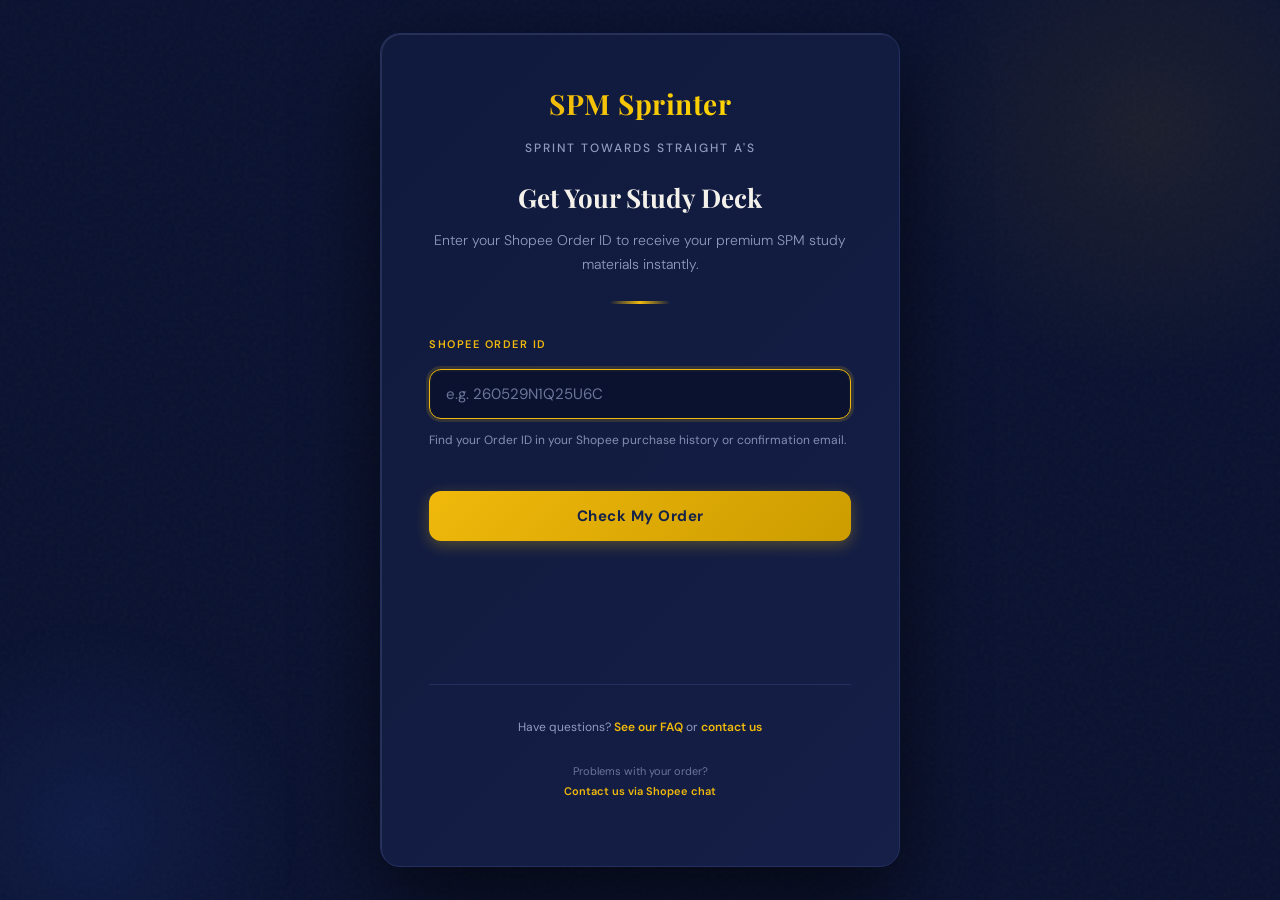
==== index.html @ 293d3f5a "Initial SPM Sprinter project setup with UI/UX redesign - Enhanced landing page with premium navy/gol" ====
<!DOCTYPE html>
<html lang="en">
<head>
  <meta charset="UTF-8">
  <meta name="viewport" content="width=device-width, initial-scale=1.0">
  <meta name="description" content="SPM Sprinter — Get your premium study deck instantly. Sprint towards straight A's with expertly curated materials.">
  <title>SPM Sprinter — Get Your Study Deck</title>
  <link href="https://fonts.googleapis.com/css2?family=Playfair+Display:wght@400;700&family=DM+Sans:wght@300;400;500;700&display=swap" rel="stylesheet">
  <link rel="stylesheet" href="styles.css">
</head>
<body>
  <div class="glow glow-primary"></div>
  <div class="glow glow-secondary"></div>

  <main class="container">
    <div class="card">
      <div class="logo-section">
        <img src="logo.png" alt="SPM Sprinter Logo" class="logo-image" onerror="this.style.display='none'" />
        <h1 class="brand-title">SPM Sprinter</h1>
        <p class="brand-tagline">Sprint Towards Straight A's</p>
      </div>

      <h2 class="page-title">Get Your Study Deck</h2>
      <p class="page-subtitle">Enter your Shopee Order ID to receive your premium SPM study materials instantly.</p>
      <div class="divider"></div>

      <div id="app" class="app-container"></div>

      <footer class="card-footer">
        <p>Have questions? <a href="faq.html" class="footer-link">See our FAQ</a> or <a href="contact.html" class="footer-link">contact us</a></p>
        <p class="footer-support">Problems with your order?<br>
        <a href="https://shopee.com.my/spmsprinter" target="_blank" rel="noopener" class="footer-link">Contact us via Shopee chat</a></p>
      </footer>
    </div>
  </main>

  <script src="script.js"></script>
  <script>
    // Initialize app on page load
    document.addEventListener('DOMContentLoaded', () => {
      stepOrderId();
    });
  </script>
</body>
</html>
---- styles.css ----
/* ══════════════════════════════════════════════════════════════
   SPM SPRINTER — Enhanced UI/UX Stylesheet
   ═════════════════════════════════════════════════════════════ */

:root {
  /* Brand Colors */
  --primary-dark: #0a1230;
  --primary-navy: #14224a;
  --secondary-navy: #1a2d5a;
  --accent-gold: #f0b90b;
  --accent-gold-dark: #cc9c00;
  --accent-gold-light: #ffd700;

  /* Neutrals */
  --text-primary: #f3f1ea;
  --text-secondary: #8f9bc0;
  --text-muted: #6b7599;
  --surface: #101a3d;
  --surface-light: #151f47;
  --border: #23305f;
  --border-light: #2a3a6f;

  /* Status Colors */
  --success: #4caf7d;
  --error: #e05c5c;
  --warning: #f0a500;
  --info: #3b9ef6;

  /* Spacing */
  --spacing-xs: 6px;
  --spacing-sm: 12px;
  --spacing-md: 16px;
  --spacing-lg: 24px;
  --spacing-xl: 32px;
  --spacing-2xl: 48px;

  /* Border Radius */
  --radius-sm: 8px;
  --radius-md: 12px;
  --radius-lg: 20px;

  /* Typography */
  --font-serif: 'Playfair Display', serif;
  --font-sans: 'DM Sans', sans-serif;
}

/* ──────────────────── RESET & BASE ─────────────────────── */
* {
  margin: 0;
  padding: 0;
  box-sizing: border-box;
}

html {
  scroll-behavior: smooth;
}

body {
  background: var(--primary-dark);
  color: var(--text-primary);
  font-family: var(--font-sans);
  font-size: 15px;
  line-height: 1.6;
  min-height: 100vh;
  display: flex;
  flex-direction: column;
  align-items: center;
  justify-content: center;
  padding: var(--spacing-lg);
  overflow-x: hidden;
  position: relative;
}

body::before {
  content: '';
  position: fixed;
  inset: 0;
  background-image: url("data:image/svg+xml,%3Csvg viewBox='0 0 256 256' xmlns='http://www.w3.org/2000/svg'%3E%3Cfilter id='noise'%3E%3CfeTurbulence type='fractalNoise' baseFrequency='0.9' numOctaves='4' stitchTiles='stitch'/%3E%3C/filter%3E%3Crect width='100%25' height='100%25' filter='url(%23noise)' opacity='0.03'/%3E%3C/svg%3E");
  pointer-events: none;
  z-index: 0;
}

/* ──────────────────── GLOWS & EFFECTS ─────────────────────── */
.glow {
  position: fixed;
  border-radius: 50%;
  pointer-events: none;
  z-index: 0;
  opacity: 0.6;
}

.glow-primary {
  width: 500px;
  height: 500px;
  top: -120px;
  right: -120px;
  background: radial-gradient(circle, rgba(240, 185, 11, 0.12) 0%, transparent 70%);
  animation: float 8s ease-in-out infinite;
}

.glow-secondary {
  width: 420px;
  height: 420px;
  bottom: -140px;
  left: -120px;
  background: radial-gradient(circle, rgba(33, 60, 140, 0.4) 0%, transparent 70%);
  animation: float-reverse 10s ease-in-out infinite;
}

@keyframes float {
  0%, 100% { transform: translate(0, 0); }
  50% { transform: translate(30px, -30px); }
}

@keyframes float-reverse {
  0%, 100% { transform: translate(0, 0); }
  50% { transform: translate(-30px, 30px); }
}

/* ──────────────────── LAYOUT ─────────────────────── */
.container {
  position: relative;
  z-index: 1;
  width: 100%;
  display: flex;
  justify-content: center;
}

.card {
  background: linear-gradient(135deg, var(--surface) 0%, var(--surface-light) 100%);
  border: 1px solid var(--border);
  border-radius: var(--radius-lg);
  padding: var(--spacing-2xl);
  width: 100%;
  max-width: 520px;
  box-shadow:
    0 32px 80px rgba(0, 0, 0, 0.6),
    inset 1px 1px 0 rgba(255, 255, 255, 0.1);
  animation: slideUp 0.6s ease-out;
  backdrop-filter: blur(10px);
}

@keyframes slideUp {
  from {
    opacity: 0;
    transform: translateY(20px);
  }
  to {
    opacity: 1;
    transform: translateY(0);
  }
}

/* ──────────────────── HEADER ─────────────────────── */
.logo-section {
  display: flex;
  flex-direction: column;
  align-items: center;
  margin-bottom: var(--spacing-lg);
  animation: fadeIn 0.8s ease-out;
}

.logo-image {
  width: 120px;
  height: auto;
  object-fit: contain;
  margin-bottom: var(--spacing-md);
  filter: drop-shadow(0 4px 12px rgba(240, 185, 11, 0.2));
  animation: slideDown 0.6s ease-out;
}

.brand-title {
  font-family: var(--font-serif);
  font-size: 28px;
  font-weight: 700;
  letter-spacing: 0.5px;
  margin-bottom: var(--spacing-xs);
  background: linear-gradient(135deg, var(--accent-gold), var(--accent-gold-light));
  -webkit-background-clip: text;
  -webkit-text-fill-color: transparent;
  background-clip: text;
}

.brand-tagline {
  font-size: 12px;
  font-weight: 500;
  letter-spacing: 2px;
  text-transform: uppercase;
  color: var(--text-secondary);
  margin-top: var(--spacing-xs);
}

.page-title {
  font-family: var(--font-serif);
  font-size: 26px;
  font-weight: 700;
  line-height: 1.2;
  margin-bottom: var(--spacing-md);
  text-align: center;
  color: var(--text-primary);
}

.page-subtitle {
  color: var(--text-secondary);
  font-size: 14px;
  font-weight: 300;
  text-align: center;
  margin-bottom: var(--spacing-lg);
  line-height: 1.7;
}

.divider {
  width: 60px;
  height: 3px;
  background: linear-gradient(90deg, transparent, var(--accent-gold), transparent);
  margin: var(--spacing-lg) auto var(--spacing-xl);
  border-radius: 2px;
  animation: expandWidth 0.8s ease-out;
}

@keyframes expandWidth {
  from { width: 0; }
  to { width: 60px; }
}

/* ──────────────────── FORM ELEMENTS ─────────────────────── */
.field {
  margin-bottom: var(--spacing-lg);
  animation: fadeIn 0.6s ease-out;
}

.lz-label {
  display: block;
  font-size: 11px;
  font-weight: 600;
  letter-spacing: 1.5px;
  text-transform: uppercase;
  color: var(--text-secondary);
  margin-bottom: var(--spacing-md);
  transition: color 0.3s ease;
}

.field:focus-within .lz-label {
  color: var(--accent-gold);
}

.lz-input {
  width: 100%;
  background: var(--primary-dark);
  border: 1.5px solid var(--border);
  border-radius: var(--radius-md);
  padding: 14px 16px;
  color: var(--text-primary);
  font-family: var(--font-sans);
  font-size: 15px;
  transition: all 0.3s cubic-bezier(0.4, 0, 0.2, 1);
  outline: none;
}

.lz-input::placeholder {
  color: var(--text-muted);
}

.lz-input:focus {
  border-color: var(--accent-gold);
  background: linear-gradient(135deg, var(--primary-dark) 0%, var(--primary-dark) 100%);
  box-shadow:
    0 0 0 3px rgba(240, 185, 11, 0.15),
    inset 0 1px 3px rgba(240, 185, 11, 0.1);
}

.lz-input.err {
  border-color: var(--error);
  box-shadow: 0 0 0 3px rgba(224, 92, 92, 0.1);
}

.lz-hint {
  color: var(--text-secondary);
  font-size: 12px;
  margin-top: var(--spacing-sm);
  line-height: 1.6;
  opacity: 0.9;
}

.lz-err-msg {
  display: none;
  color: var(--error);
  font-size: 12px;
  margin-top: var(--spacing-sm);
  font-weight: 500;
  animation: shake 0.4s ease-out;
}

.lz-err-msg.show {
  display: block;
}

@keyframes shake {
  0%, 100% { transform: translateX(0); }
  25% { transform: translateX(-8px); }
  75% { transform: translateX(8px); }
}

/* ──────────────────── BUTTONS ─────────────────────── */
.lz-btn {
  width: 100%;
  padding: 15px;
  background: linear-gradient(135deg, var(--accent-gold), var(--accent-gold-dark));
  color: var(--primary-navy);
  border: none;
  border-radius: var(--radius-md);
  font-family: var(--font-sans);
  font-size: 15px;
  font-weight: 700;
  cursor: pointer;
  margin-top: var(--spacing-md);
  transition: all 0.3s cubic-bezier(0.4, 0, 0.2, 1);
  box-shadow: 0 4px 15px rgba(240, 185, 11, 0.3);
  letter-spacing: 0.5px;
  position: relative;
  overflow: hidden;
}

.lz-btn::before {
  content: '';
  position: absolute;
  top: 0;
  left: -100%;
  width: 100%;
  height: 100%;
  background: linear-gradient(90deg, transparent, rgba(255, 255, 255, 0.3), transparent);
  transition: left 0.5s ease;
}

.lz-btn:hover::before {
  left: 100%;
}

.lz-btn:hover {
  background: linear-gradient(135deg, var(--accent-gold-dark), var(--accent-gold));
  box-shadow: 0 6px 25px rgba(240, 185, 11, 0.4);
  transform: translateY(-2px);
}

.lz-btn:active {
  transform: translateY(0);
  box-shadow: 0 2px 8px rgba(240, 185, 11, 0.2);
}

.lz-btn-ghost {
  width: 100%;
  padding: 13px;
  background: transparent;
  color: var(--text-secondary);
  border: 1.5px solid var(--border);
  border-radius: var(--radius-md);
  font-family: var(--font-sans);
  font-size: 14px;
  font-weight: 600;
  cursor: pointer;
  margin-top: var(--spacing-md);
  transition: all 0.3s ease;
}

.lz-btn-ghost:hover {
  border-color: var(--accent-gold);
  color: var(--accent-gold);
  background: rgba(240, 185, 11, 0.05);
}

.lz-btn-ghost:active {
  transform: scale(0.98);
}

/* ──────────────────── LOADING STATE ─────────────────────── */
.lz-loading {
  display: flex;
  flex-direction: column;
  align-items: center;
  padding: var(--spacing-2xl) 0 var(--spacing-lg);
  animation: fadeIn 0.3s ease;
}

.lz-spinner {
  width: 48px;
  height: 48px;
  border: 3px solid rgba(240, 185, 11, 0.2);
  border-top: 3px solid var(--accent-gold);
  border-radius: 50%;
  animation: spin 0.8s linear infinite;
  margin-bottom: var(--spacing-lg);
  box-shadow: 0 0 15px rgba(240, 185, 11, 0.2);
}

@keyframes spin {
  to { transform: rotate(360deg); }
}

.lz-loading-title {
  font-size: 16px;
  font-weight: 600;
  color: var(--text-primary);
  margin-bottom: var(--spacing-sm);
  text-align: center;
}

.lz-loading-sub {
  font-size: 13px;
  color: var(--text-secondary);
  text-align: center;
  line-height: 1.8;
}

/* ──────────────────── ALERTS ─────────────────────── */
.lz-alert {
  border-radius: var(--radius-md);
  padding: var(--spacing-lg);
  font-size: 14px;
  line-height: 1.7;
  animation: slideDown 0.4s ease;
  margin-bottom: var(--spacing-lg);
  border: 1px solid;
  backdrop-filter: blur(10px);
}

.lz-alert-icon {
  font-size: 28px;
  display: block;
  margin-bottom: var(--spacing-md);
  animation: bounce 0.6s ease;
}

.lz-alert-title {
  font-size: 16px;
  font-weight: 700;
  display: block;
  margin-bottom: var(--spacing-sm);
}

.lz-alert.success {
  background: rgba(76, 175, 125, 0.1);
  border-color: rgba(76, 175, 125, 0.4);
  color: var(--success);
}

.lz-alert.fail {
  background: rgba(224, 92, 92, 0.1);
  border-color: rgba(224, 92, 92, 0.4);
  color: var(--error);
}

.lz-alert.warning {
  background: rgba(240, 185, 11, 0.1);
  border-color: rgba(240, 185, 11, 0.4);
  color: var(--accent-gold);
}

.lz-alert.waiting {
  background: rgba(240, 165, 0, 0.08);
  border-color: rgba(240, 165, 0, 0.3);
  color: var(--warning);
  text-align: center;
}

.lz-alert a {
  color: inherit;
  font-weight: 700;
  text-decoration: underline;
  transition: opacity 0.3s ease;
}

.lz-alert a:hover {
  opacity: 0.8;
}

@keyframes bounce {
  0%, 100% { transform: translateY(0); }
  50% { transform: translateY(-4px); }
}

@keyframes slideDown {
  from {
    opacity: 0;
    transform: translateY(-10px);
  }
  to {
    opacity: 1;
    transform: translateY(0);
  }
}

/* ──────────────────── COUNTDOWN ─────────────────────── */
.lz-countdown {
  font-size: 48px;
  font-weight: 700;
  font-family: var(--font-serif);
  letter-spacing: 3px;
  margin: var(--spacing-lg) 0 var(--spacing-sm);
  color: var(--accent-gold);
  text-shadow: 0 2px 8px rgba(240, 185, 11, 0.3);
  animation: pulse 1s ease-in-out infinite;
}

@keyframes pulse {
  0%, 100% { transform: scale(1); }
  50% { transform: scale(1.02); }
}

.lz-countdown-sub {
  font-size: 13px;
  opacity: 0.8;
  color: var(--text-secondary);
}

/* ──────────────────── CONFIRMATION BOX ─────────────────────── */
.lz-confirm-box {
  background: rgba(240, 185, 11, 0.08);
  border: 1px solid rgba(240, 185, 11, 0.25);
  border-radius: var(--radius-md);
  padding: var(--spacing-lg);
  margin-bottom: var(--spacing-lg);
  font-size: 14px;
  color: var(--text-secondary);
  line-height: 1.8;
  backdrop-filter: blur(10px);
}

.lz-confirm-email {
  color: var(--accent-gold);
  font-size: 16px;
  font-weight: 700;
  display: block;
  margin-bottom: var(--spacing-md);
  word-break: break-all;
  padding: var(--spacing-md);
  background: rgba(240, 185, 11, 0.05);
  border-radius: var(--radius-sm);
}

/* ──────────────────── FOOTER ─────────────────────── */
.card-footer {
  margin-top: var(--spacing-2xl);
  padding-top: var(--spacing-xl);
  border-top: 1px solid var(--border);
  text-align: center;
  font-size: 12px;
  color: var(--text-secondary);
  line-height: 1.8;
}

.card-footer p {
  margin-bottom: var(--spacing-md);
}

.footer-link {
  color: var(--accent-gold);
  text-decoration: none;
  font-weight: 600;
  transition: all 0.3s ease;
  position: relative;
}

.footer-link::after {
  content: '';
  position: absolute;
  bottom: -2px;
  left: 0;
  width: 0;
  height: 1px;
  background: var(--accent-gold);
  transition: width 0.3s ease;
}

.footer-link:hover::after {
  width: 100%;
}

.footer-support {
  font-size: 11px;
  color: var(--text-muted);
  margin-top: var(--spacing-lg);
}

/* ──────────────────── ANIMATIONS ─────────────────────── */
@keyframes fadeIn {
  from { opacity: 0; }
  to { opacity: 1; }
}

/* ──────────────────── APP CONTAINER ─────────────────────── */
.app-container {
  min-height: 300px;
}

/* ──────────────────── RESPONSIVE ─────────────────────── */
@media (max-width: 600px) {
  body {
    padding: var(--spacing-md);
  }

  .card {
    padding: var(--spacing-xl);
    border-radius: var(--radius-md);
  }

  .logo-image {
    width: 100px;
  }

  .brand-title {
    font-size: 24px;
  }

  .page-title {
    font-size: 22px;
  }

  .page-subtitle {
    font-size: 13px;
  }

  .lz-btn, .lz-btn-ghost {
    padding: 13px;
    font-size: 14px;
  }

  .lz-countdown {
    font-size: 40px;
  }

  .lz-alert {
    padding: var(--spacing-md);
  }

  .lz-alert-icon {
    font-size: 24px;
  }

  .card-footer {
    font-size: 11px;
  }

  .glow-primary {
    width: 300px;
    height: 300px;
    top: -80px;
    right: -80px;
  }

  .glow-secondary {
    width: 250px;
    height: 250px;
    bottom: -100px;
    left: -100px;
  }
}

@media (max-width: 400px) {
  .card {
    padding: var(--spacing-lg);
  }

  .logo-image {
    width: 80px;
  }

  .brand-title {
    font-size: 20px;
  }

  .page-title {
    font-size: 20px;
  }

  .lz-countdown {
    font-size: 36px;
  }
}

/* ──────────────────── PRINT ─────────────────────── */
@media print {
  body {
    background: white;
  }

  .card {
    box-shadow: none;
    border: 1px solid #ddd;
  }

  .glow, .glow2 {
    display: none;
  }
}
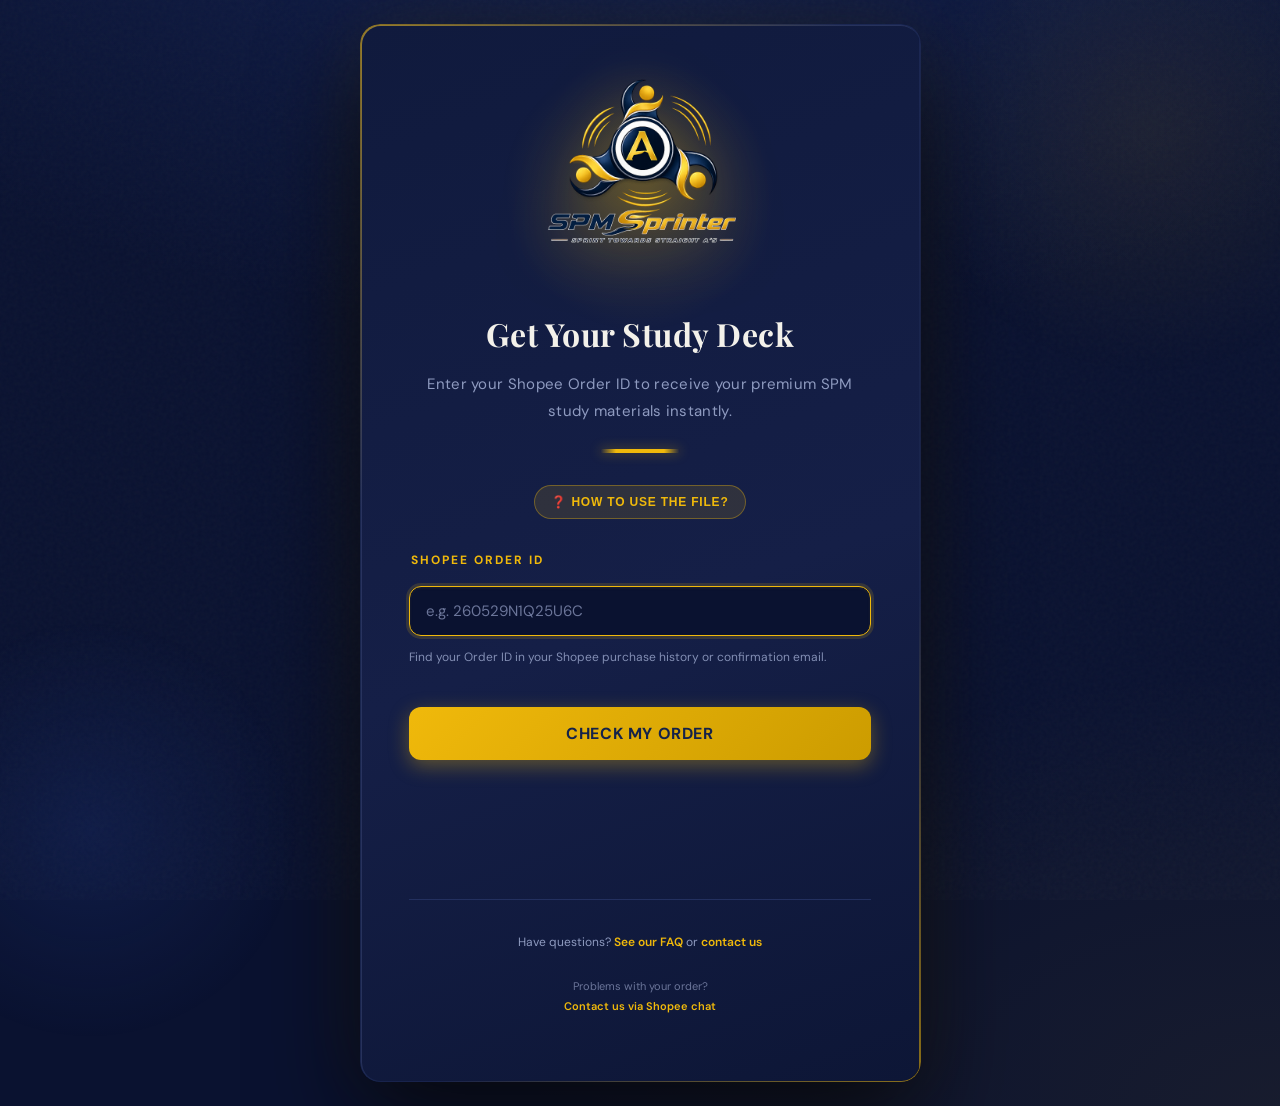
==== commit 7e59aed0: "Update: HTML study deck info, how-to modal, and support email - FAQ: study deck is HTML (not PDF), v" ====
--- a/index.html
+++ b/index.html
@@ -15,14 +15,63 @@
   <main class="container">
     <div class="card">
       <div class="logo-section">
-        <img src="logo.png" alt="SPM Sprinter Logo" class="logo-image" onerror="this.style.display='none'" />
-        <h1 class="brand-title">SPM Sprinter</h1>
-        <p class="brand-tagline">Sprint Towards Straight A's</p>
+        <img src="logo.png" alt="SPM Sprinter — Sprint Towards Straight A's" class="logo-image"
+             onerror="this.style.display='none'; document.getElementById('logoFallback').style.display='block'" />
+        <div id="logoFallback" style="display:none; text-align:center;">
+          <h1 class="brand-title">SPM Sprinter</h1>
+          <p class="brand-tagline">Sprint Towards Straight A's</p>
+        </div>
       </div>
 
       <h2 class="page-title">Get Your Study Deck</h2>
       <p class="page-subtitle">Enter your Shopee Order ID to receive your premium SPM study materials instantly.</p>
       <div class="divider"></div>
+
+      <div class="trust-badges">
+        <button class="trust-badge trust-badge-button" onclick="showHowToUseModal()">❓ How to Use the File?</button>
+      </div>
+
+      <!-- How to Use Modal -->
+      <div id="howToUseModal" class="modal" style="display: none;">
+        <div class="modal-content">
+          <div class="modal-header">
+            <h2>How to Use Your Study Deck</h2>
+            <button class="modal-close" onclick="closeHowToUseModal()">✕</button>
+          </div>
+          <div class="modal-body">
+            <p style="color: var(--text-secondary); margin-bottom: 16px;">
+              Your study deck is an <strong style="color: var(--accent-gold);">HTML file</strong> — just open it in your web browser!
+            </p>
+
+            <div class="how-to-step">
+              <h3>💻 Windows / Mac</h3>
+              <p>Double-click the downloaded file → opens automatically in your default browser</p>
+            </div>
+
+            <div class="how-to-step">
+              <h3>🤖 Android Phone</h3>
+              <p>Download the file → tap it → select any browser (Chrome, Firefox, etc.) to open</p>
+            </div>
+
+            <div class="how-to-step">
+              <h3>📱 iPhone</h3>
+              <p>
+                Download the file → We recommend using <strong>Microsoft Edge</strong> from the App Store
+                (works best with HTML files) or use Safari
+              </p>
+            </div>
+
+            <div class="how-to-step" style="background: rgba(76, 175, 125, 0.1); border-left: 3px solid #4caf7d;">
+              <h3 style="color: #4caf7d;">✅ Works Offline!</h3>
+              <p>Once downloaded, you can view your study deck anytime — even without internet. Perfect for studying on the go.</p>
+            </div>
+          </div>
+          <div class="modal-footer">
+            <button class="lz-btn" onclick="closeHowToUseModal()">Got it!</button>
+          </div>
+        </div>
+      </div>
+      <div id="modalOverlay" class="modal-overlay" style="display: none;" onclick="closeHowToUseModal()"></div>
 
       <div id="app" class="app-container"></div>
 
--- a/styles.css
+++ b/styles.css
@@ -56,7 +56,10 @@
 }
 
 body {
-  background: var(--primary-dark);
+  background:
+    radial-gradient(ellipse 80% 50% at 50% -20%, rgba(33, 60, 140, 0.35), transparent),
+    radial-gradient(ellipse 60% 40% at 100% 100%, rgba(240, 185, 11, 0.06), transparent),
+    var(--primary-dark);
   color: var(--text-primary);
   font-family: var(--font-sans);
   font-size: 15px;
@@ -127,17 +130,40 @@
 }
 
 .card {
-  background: linear-gradient(135deg, var(--surface) 0%, var(--surface-light) 100%);
-  border: 1px solid var(--border);
+  background: linear-gradient(160deg, var(--surface) 0%, var(--surface-light) 55%, #0d1636 100%);
   border-radius: var(--radius-lg);
   padding: var(--spacing-2xl);
   width: 100%;
-  max-width: 520px;
+  max-width: 560px;
   box-shadow:
-    0 32px 80px rgba(0, 0, 0, 0.6),
-    inset 1px 1px 0 rgba(255, 255, 255, 0.1);
+    0 40px 100px rgba(0, 0, 0, 0.7),
+    0 0 80px rgba(240, 185, 11, 0.08),
+    inset 1px 1px 0 rgba(255, 255, 255, 0.12);
   animation: slideUp 0.6s ease-out;
   backdrop-filter: blur(10px);
+  position: relative;
+  border: 1.5px solid transparent;
+  background-clip: padding-box;
+}
+
+/* Animated gradient border ring */
+.card::before {
+  content: '';
+  position: absolute;
+  inset: -1.5px;
+  border-radius: var(--radius-lg);
+  padding: 1.5px;
+  background: linear-gradient(
+    var(--border-angle, 135deg),
+    rgba(240, 185, 11, 0.55),
+    rgba(35, 48, 95, 0.6) 30%,
+    rgba(35, 48, 95, 0.6) 70%,
+    rgba(240, 185, 11, 0.55)
+  );
+  -webkit-mask: linear-gradient(#fff 0 0) content-box, linear-gradient(#fff 0 0);
+  -webkit-mask-composite: xor;
+  mask-composite: exclude;
+  pointer-events: none;
 }
 
 @keyframes slideUp {
@@ -160,67 +186,124 @@
   animation: fadeIn 0.8s ease-out;
 }
 
+.logo-section {
+  position: relative;
+}
+
+.logo-section::before {
+  content: '';
+  position: absolute;
+  top: -20px;
+  left: 50%;
+  transform: translateX(-50%);
+  width: 280px;
+  height: 280px;
+  background: radial-gradient(circle, rgba(240, 185, 11, 0.18) 0%, rgba(240, 185, 11, 0.05) 45%, transparent 70%);
+  pointer-events: none;
+  animation: haloPulse 4s ease-in-out infinite;
+}
+
+@keyframes haloPulse {
+  0%, 100% { opacity: 0.8; transform: translateX(-50%) scale(1); }
+  50% { opacity: 1; transform: translateX(-50%) scale(1.08); }
+}
+
 .logo-image {
-  width: 120px;
+  width: 300px;
   height: auto;
   object-fit: contain;
   margin-bottom: var(--spacing-md);
-  filter: drop-shadow(0 4px 12px rgba(240, 185, 11, 0.2));
+  filter: drop-shadow(0 12px 32px rgba(240, 185, 11, 0.35));
   animation: slideDown 0.6s ease-out;
+  transition: transform 0.4s cubic-bezier(0.34, 1.56, 0.64, 1);
+  position: relative;
+  z-index: 1;
+}
+
+.logo-image:hover {
+  transform: scale(1.06) rotate(-1deg);
 }
 
 .brand-title {
   font-family: var(--font-serif);
-  font-size: 28px;
+  font-size: 40px;
   font-weight: 700;
-  letter-spacing: 0.5px;
-  margin-bottom: var(--spacing-xs);
-  background: linear-gradient(135deg, var(--accent-gold), var(--accent-gold-light));
+  letter-spacing: 1px;
+  margin-bottom: 4px;
+  background: linear-gradient(120deg, #cc9c00 0%, var(--accent-gold) 30%, #fff3c4 50%, var(--accent-gold) 70%, #cc9c00 100%);
+  background-size: 200% auto;
   -webkit-background-clip: text;
   -webkit-text-fill-color: transparent;
   background-clip: text;
+  animation: shimmer 5s linear infinite;
+  position: relative;
+  z-index: 1;
+}
+
+@keyframes shimmer {
+  to { background-position: 200% center; }
 }
 
 .brand-tagline {
   font-size: 12px;
-  font-weight: 500;
-  letter-spacing: 2px;
+  font-weight: 600;
+  letter-spacing: 4px;
   text-transform: uppercase;
   color: var(--text-secondary);
-  margin-top: var(--spacing-xs);
+  margin-top: 8px;
+  display: flex;
+  align-items: center;
+  gap: 12px;
+  position: relative;
+  z-index: 1;
+}
+
+.brand-tagline::before,
+.brand-tagline::after {
+  content: '';
+  width: 28px;
+  height: 1px;
+  background: linear-gradient(90deg, transparent, var(--accent-gold));
+}
+
+.brand-tagline::after {
+  background: linear-gradient(90deg, var(--accent-gold), transparent);
 }
 
 .page-title {
   font-family: var(--font-serif);
-  font-size: 26px;
+  font-size: 32px;
   font-weight: 700;
-  line-height: 1.2;
+  line-height: 1.3;
   margin-bottom: var(--spacing-md);
   text-align: center;
   color: var(--text-primary);
+  letter-spacing: 0.5px;
 }
 
 .page-subtitle {
   color: var(--text-secondary);
-  font-size: 14px;
-  font-weight: 300;
+  font-size: 15px;
+  font-weight: 400;
   text-align: center;
   margin-bottom: var(--spacing-lg);
-  line-height: 1.7;
+  line-height: 1.8;
+  letter-spacing: 0.3px;
 }
 
 .divider {
-  width: 60px;
-  height: 3px;
-  background: linear-gradient(90deg, transparent, var(--accent-gold), transparent);
+  width: 80px;
+  height: 4px;
+  background: linear-gradient(90deg, transparent, var(--accent-gold) 20%, var(--accent-gold) 80%, transparent);
   margin: var(--spacing-lg) auto var(--spacing-xl);
   border-radius: 2px;
   animation: expandWidth 0.8s ease-out;
+  box-shadow: 0 0 12px rgba(240, 185, 11, 0.4);
 }
 
 @keyframes expandWidth {
-  from { width: 0; }
-  to { width: 60px; }
+  from { width: 0; opacity: 0; }
+  to { width: 80px; opacity: 1; }
 }
 
 /* ──────────────────── FORM ELEMENTS ─────────────────────── */
@@ -231,17 +314,19 @@
 
 .lz-label {
   display: block;
-  font-size: 11px;
-  font-weight: 600;
-  letter-spacing: 1.5px;
+  font-size: 12px;
+  font-weight: 700;
+  letter-spacing: 2px;
   text-transform: uppercase;
   color: var(--text-secondary);
   margin-bottom: var(--spacing-md);
-  transition: color 0.3s ease;
+  transition: all 0.3s ease;
+  font-family: var(--font-sans);
 }
 
 .field:focus-within .lz-label {
   color: var(--accent-gold);
+  transform: translateX(2px);
 }
 
 .lz-input {
@@ -304,21 +389,22 @@
 /* ──────────────────── BUTTONS ─────────────────────── */
 .lz-btn {
   width: 100%;
-  padding: 15px;
+  padding: 16px 20px;
   background: linear-gradient(135deg, var(--accent-gold), var(--accent-gold-dark));
   color: var(--primary-navy);
   border: none;
   border-radius: var(--radius-md);
   font-family: var(--font-sans);
-  font-size: 15px;
+  font-size: 16px;
   font-weight: 700;
   cursor: pointer;
   margin-top: var(--spacing-md);
   transition: all 0.3s cubic-bezier(0.4, 0, 0.2, 1);
-  box-shadow: 0 4px 15px rgba(240, 185, 11, 0.3);
-  letter-spacing: 0.5px;
+  box-shadow: 0 6px 20px rgba(240, 185, 11, 0.35);
+  letter-spacing: 0.6px;
   position: relative;
   overflow: hidden;
+  text-transform: uppercase;
 }
 
 .lz-btn::before {
@@ -328,7 +414,7 @@
   left: -100%;
   width: 100%;
   height: 100%;
-  background: linear-gradient(90deg, transparent, rgba(255, 255, 255, 0.3), transparent);
+  background: linear-gradient(90deg, transparent, rgba(255, 255, 255, 0.4), transparent);
   transition: left 0.5s ease;
 }
 
@@ -338,13 +424,13 @@
 
 .lz-btn:hover {
   background: linear-gradient(135deg, var(--accent-gold-dark), var(--accent-gold));
-  box-shadow: 0 6px 25px rgba(240, 185, 11, 0.4);
-  transform: translateY(-2px);
+  box-shadow: 0 8px 30px rgba(240, 185, 11, 0.5);
+  transform: translateY(-3px);
 }
 
 .lz-btn:active {
-  transform: translateY(0);
-  box-shadow: 0 2px 8px rgba(240, 185, 11, 0.2);
+  transform: translateY(-1px);
+  box-shadow: 0 4px 12px rgba(240, 185, 11, 0.3);
 }
 
 .lz-btn-ghost {
@@ -431,10 +517,11 @@
 }
 
 .lz-alert-title {
-  font-size: 16px;
-  font-weight: 700;
+  font-size: 17px;
+  font-weight: 800;
   display: block;
   margin-bottom: var(--spacing-sm);
+  letter-spacing: 0.3px;
 }
 
 .lz-alert.success {
@@ -587,6 +674,139 @@
   to { opacity: 1; }
 }
 
+/* ──────────────────── TRUST BADGES ─────────────────────── */
+.trust-badges {
+  display: flex;
+  justify-content: center;
+  gap: var(--spacing-sm);
+  margin-bottom: var(--spacing-xl);
+  flex-wrap: wrap;
+}
+
+.trust-badge {
+  display: inline-flex;
+  align-items: center;
+  gap: 6px;
+  font-size: 11px;
+  font-weight: 600;
+  letter-spacing: 0.8px;
+  text-transform: uppercase;
+  color: var(--text-secondary);
+  background: rgba(240, 185, 11, 0.06);
+  border: 1px solid rgba(240, 185, 11, 0.18);
+  border-radius: 999px;
+  padding: 7px 14px;
+  transition: all 0.3s ease;
+}
+
+.trust-badge:hover {
+  border-color: rgba(240, 185, 11, 0.45);
+  color: var(--accent-gold);
+  transform: translateY(-1px);
+}
+
+.trust-badge-button {
+  cursor: pointer;
+  background: rgba(240, 185, 11, 0.12);
+  border: 1.5px solid rgba(240, 185, 11, 0.35);
+  color: var(--accent-gold);
+  font-size: 12px;
+  padding: 9px 16px;
+}
+
+.trust-badge-button:hover {
+  background: rgba(240, 185, 11, 0.2);
+  border-color: var(--accent-gold);
+  transform: translateY(-2px);
+}
+
+/* ──────────────────── MODAL ─────────────────────── */
+.modal-overlay {
+  position: fixed;
+  inset: 0;
+  background: rgba(0, 0, 0, 0.5);
+  z-index: 998;
+  animation: fadeIn 0.3s ease;
+}
+
+.modal {
+  position: fixed;
+  top: 50%;
+  left: 50%;
+  transform: translate(-50%, -50%);
+  background: linear-gradient(135deg, var(--surface) 0%, var(--surface-light) 100%);
+  border: 1px solid var(--border);
+  border-radius: var(--radius-lg);
+  max-width: 500px;
+  width: 90vw;
+  max-height: 85vh;
+  overflow-y: auto;
+  z-index: 999;
+  animation: slideUp 0.4s ease;
+  box-shadow: 0 40px 100px rgba(0, 0, 0, 0.8);
+}
+
+.modal-header {
+  display: flex;
+  justify-content: space-between;
+  align-items: center;
+  padding: var(--spacing-lg) var(--spacing-xl);
+  border-bottom: 1px solid var(--border);
+}
+
+.modal-header h2 {
+  font-family: var(--font-serif);
+  font-size: 22px;
+  font-weight: 700;
+  color: var(--text-primary);
+  margin: 0;
+}
+
+.modal-close {
+  background: none;
+  border: none;
+  color: var(--text-secondary);
+  font-size: 24px;
+  cursor: pointer;
+  transition: color 0.3s ease;
+}
+
+.modal-close:hover {
+  color: var(--accent-gold);
+}
+
+.modal-body {
+  padding: var(--spacing-xl);
+}
+
+.modal-footer {
+  padding: var(--spacing-lg) var(--spacing-xl);
+  border-top: 1px solid var(--border);
+  text-align: center;
+}
+
+.how-to-step {
+  background: rgba(240, 185, 11, 0.05);
+  border-left: 3px solid var(--accent-gold);
+  padding: 14px 16px;
+  border-radius: var(--radius-sm);
+  margin-bottom: 14px;
+}
+
+.how-to-step h3 {
+  font-size: 14px;
+  font-weight: 700;
+  color: var(--accent-gold);
+  margin: 0 0 6px;
+}
+
+.how-to-step p {
+  color: var(--text-secondary);
+  font-size: 13px;
+  line-height: 1.6;
+  margin: 0;
+}
+
 /* ──────────────────── APP CONTAINER ─────────────────────── */
 .app-container {
   min-height: 300px;
@@ -604,15 +824,20 @@
   }
 
   .logo-image {
-    width: 100px;
+    width: 240px;
+  }
+
+  .logo-section::before {
+    width: 250px;
+    height: 250px;
   }
 
   .brand-title {
+    font-size: 30px;
+  }
+
+  .page-title {
     font-size: 24px;
-  }
-
-  .page-title {
-    font-size: 22px;
   }
 
   .page-subtitle {
@@ -661,11 +886,11 @@
   }
 
   .logo-image {
-    width: 80px;
+    width: 200px;
   }
 
   .brand-title {
-    font-size: 20px;
+    font-size: 26px;
   }
 
   .page-title {
